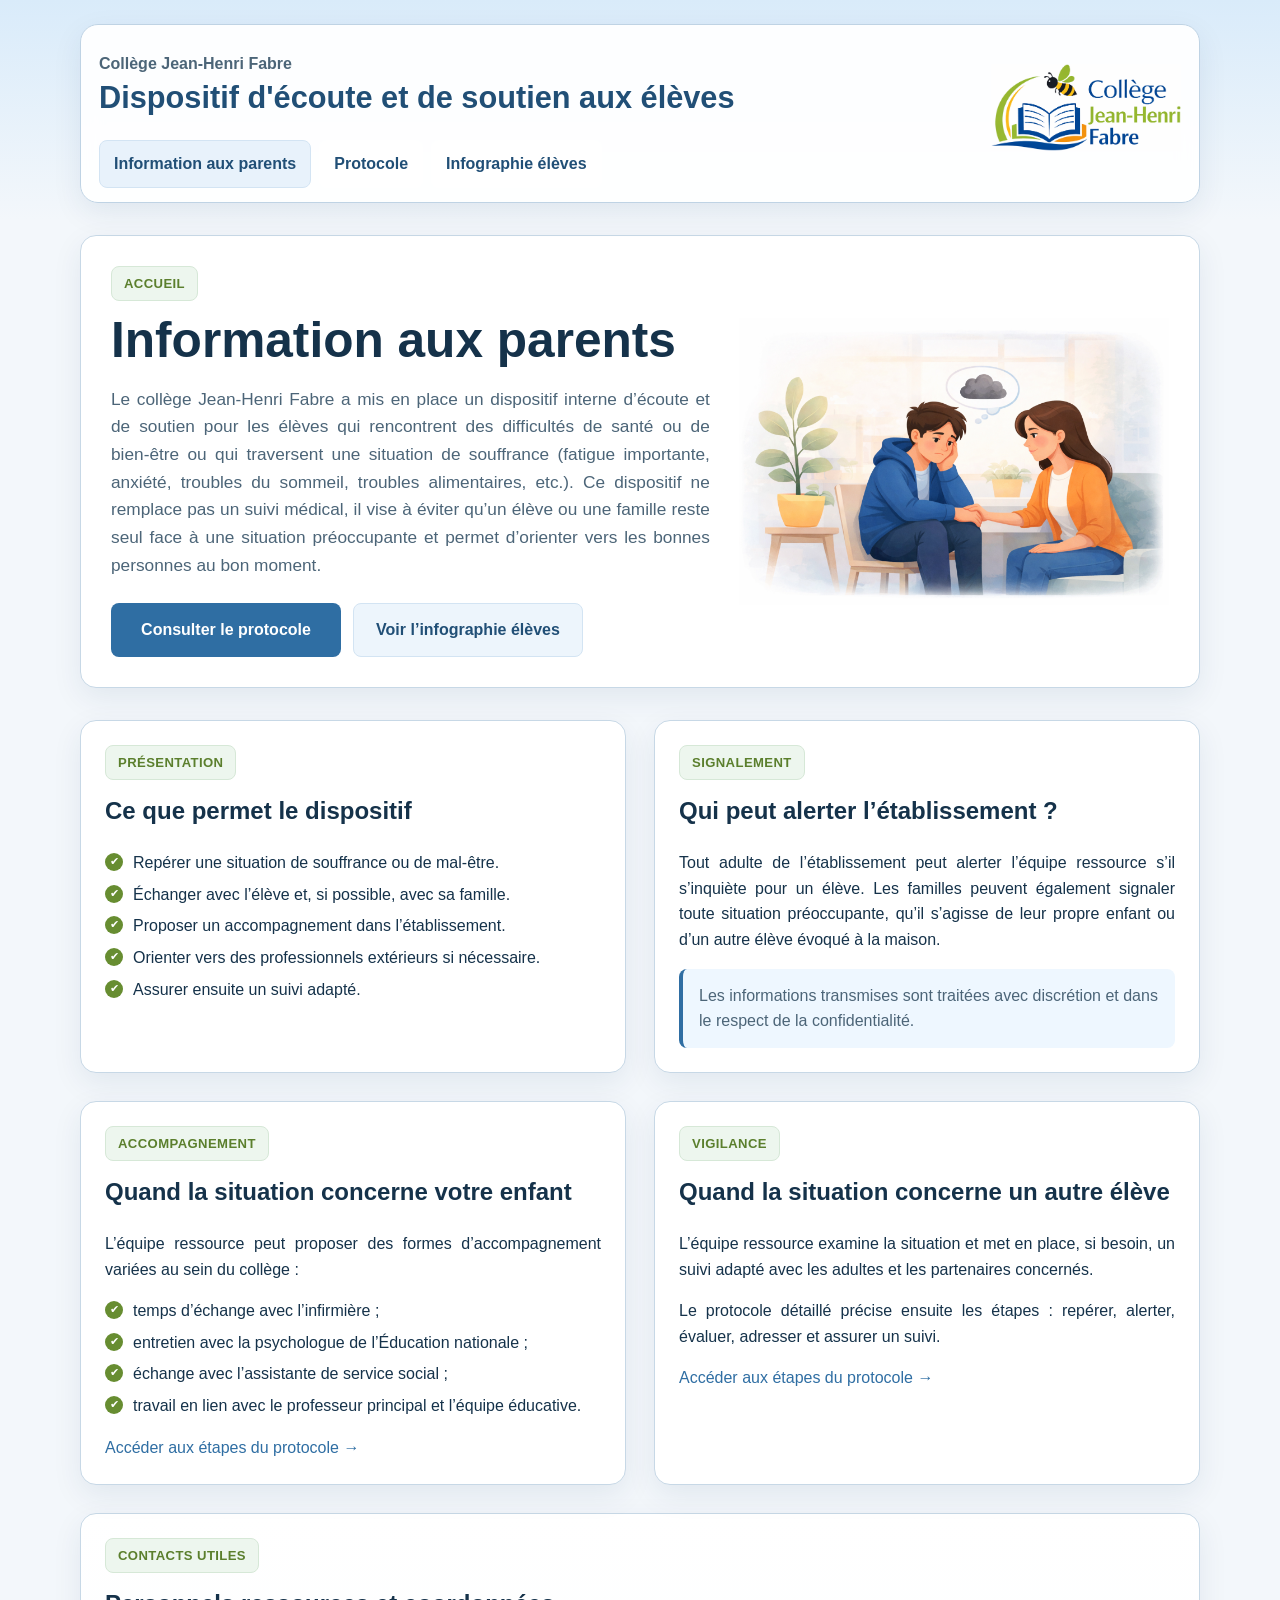
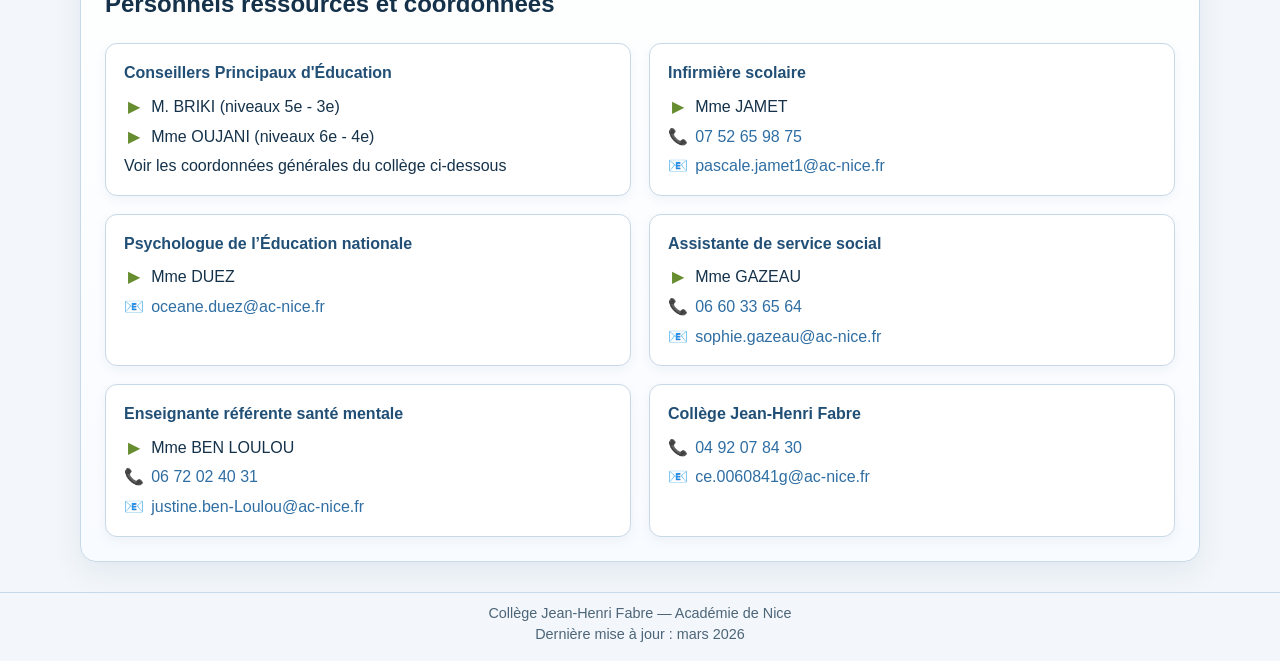
==== index.html @ 65095735 "Add files via upload" ====
<!DOCTYPE html>
<html lang="fr">
  <head>
    <meta charset="UTF-8">
    <meta name="viewport" content="width=device-width, initial-scale=1.0">
    <meta
      name="description"
      content="Dispositif d'écoute et de soutien du collège Jean-Henri Fabre pour les élèves en situation de souffrance ou de mal-être."
    >
	<meta property="og:title" content="Soutien aux élèves – Collège Jean-Henri Fabre">
	<meta property="og:description" content="Information aux parents, protocole de repérage et d’accompagnement, et infographie du dispositif d’écoute et de soutien des élèves du collège Jean-Henri Fabre.">
	<meta property="og:image" content="https://college-fabre-nice.github.io/sante-mentale-eleves/img/preview.png">
	<meta property="og:type" content="website">
	<meta property="og:url" content="https://college-fabre-nice.github.io/sante-mentale-eleves/">
	<meta name="theme-color" content="#2f5d8c">
    <title>Santé mentale des élèves — Information aux parents</title>
    <link rel="stylesheet" href="styles.css">
	<link rel="icon" type="image/png" href="img/favicon.png">	
	<link rel="icon" sizes="192x192" href="img/icon-192.png">
	<link rel="apple-touch-icon" href="img/icon-192.png">
  </head>
  <body>
    <header class="site-header">
      <div class="container topbar">
        <div class="header-main">
          <div class="brand-text">
            <div class="brand-kicker">Collège Jean-Henri Fabre</div>
            <div class="brand-title">
              Dispositif d'écoute et de soutien aux élèves
            </div>
          </div>

          <img
            class="brand-logo"
            src="img/logo-fabre.png"
            alt="Logo du collège Jean-Henri Fabre"
          >
        </div>

        <nav class="nav-links" aria-label="Navigation principale">
          <a class="active" href="index.html">Information aux parents</a>
          <a href="protocole.html">Protocole</a>
          <a href="infographie.html">Infographie élèves</a>
        </nav>
      </div>
    </header>

    <main id="contenu" class="container">
      <section class="hero">
        <div class="hero-card">
          <div class="hero-copy">
            <div class="eyebrow">Accueil</div>
            <h1>Information aux parents</h1>
            <p class="lead">
              Le collège Jean-Henri Fabre a mis en place un dispositif interne
              d’écoute et de soutien pour les élèves qui rencontrent des
              difficultés de santé ou de bien-être ou qui traversent une
              situation de souffrance (fatigue importante, anxiété, troubles du
              sommeil, troubles alimentaires, etc.). Ce dispositif ne remplace
              pas un suivi médical, il vise à éviter qu’un élève ou une famille
              reste seul face à une situation préoccupante et permet d’orienter
              vers les bonnes personnes au bon moment.
            </p>

            <div class="actions">
              <a class="btn btn-primary" href="protocole.html">
                Consulter le protocole
              </a>
              <a class="btn btn-secondary" href="infographie.html">
                Voir l’infographie élèves
              </a>
            </div>
          </div>

          <div class="hero-visual">
            <img
              src="img/soutien-eleve.png"
              alt="Illustration d'un échange entre un élève et un adulte dans un cadre rassurant"
            >
          </div>
        </div>
      </section>

      <section class="section grid-2">
        <article class="card">
          <span class="eyebrow">Présentation</span>
          <h2>Ce que permet le dispositif</h2>
          <ul class="info-list">
            <li>Repérer une situation de souffrance ou de mal-être.</li>
            <li>Échanger avec l’élève et, si possible, avec sa famille.</li>
            <li>Proposer un accompagnement dans l’établissement.</li>
            <li>Orienter vers des professionnels extérieurs si nécessaire.</li>
            <li>Assurer ensuite un suivi adapté.</li>
          </ul>
        </article>

        <article class="card">
          <span class="eyebrow">Signalement</span>
          <h2>Qui peut alerter l’établissement&nbsp;?</h2>
          <p>
            Tout adulte de l’établissement peut alerter l’équipe ressource s’il
            s’inquiète pour un élève. Les familles peuvent également signaler
            toute situation préoccupante, qu’il s’agisse de leur propre enfant
            ou d’un autre élève évoqué à la maison.
          </p>
          <div class="note">
            Les informations transmises sont traitées avec discrétion et dans le
            respect de la confidentialité.
          </div>
        </article>
      </section>

      <section class="section grid-2">
        <article class="card">
          <span class="eyebrow">Accompagnement</span>
          <h2>Quand la situation concerne votre enfant</h2>
          <p>
            L’équipe ressource peut proposer des formes d’accompagnement variées
            au sein du collège&nbsp;:
          </p>
          <ul>
            <li>temps d’échange avec l’infirmière&nbsp;;</li>
            <li>
              entretien avec la psychologue de l’Éducation nationale&nbsp;;
            </li>
            <li>échange avec l’assistante de service social&nbsp;;</li>
            <li>
              travail en lien avec le professeur principal et l’équipe
              éducative.
            </li>
          </ul>
          <p>
            <a href="protocole.html">Accéder aux étapes du protocole →</a>
          </p>
        </article>

        <article class="card">
          <span class="eyebrow">Vigilance</span>
          <h2>Quand la situation concerne un autre élève</h2>
          <p>
            L’équipe ressource examine la situation et met en place, si besoin,
            un suivi adapté avec les adultes et les partenaires concernés.
          </p>
          <p>
            Le protocole détaillé précise ensuite les étapes&nbsp;: repérer,
            alerter, évaluer, adresser et assurer un suivi.
          </p>
          <p>
            <a href="protocole.html">Accéder aux étapes du protocole →</a>
          </p>
        </article>
      </section>

      <section class="section card contact-card">
        <span class="eyebrow">Contacts utiles</span>
        <h2>Personnels ressources et coordonnées</h2>

        <div class="contact-list">
          <div class="contact-item">
            <strong>Conseillers Principaux d'Éducation</strong>

            <div class="contact-line">
              <span class="contact-icon">▶</span>
              <span>M. BRIKI (niveaux 5e - 3e)</span>
            </div>

            <div class="contact-line">
              <span class="contact-icon">▶</span>
              <span>Mme OUJANI (niveaux 6e - 4e)</span>
            </div>

            <div class="contact-line">
              <span>Voir les coordonnées générales du collège ci-dessous</span>
            </div>
          </div>

          <div class="contact-item">
            <strong>Infirmière scolaire</strong>

            <div class="contact-line">
              <span class="contact-icon">▶</span>
              <span>Mme JAMET</span>
            </div>

            <div class="contact-line">
              <span class="contact-icon">📞</span>
              <span><a href="tel:+33752659875">07 52 65 98 75</a></span>
            </div>

            <div class="contact-line">
              <span class="contact-icon">📧</span>
              <a href="mailto:pascale.jamet1@ac-nice.fr">
                pascale.jamet1@ac-nice.fr
              </a>
            </div>
          </div>

          <div class="contact-item">
            <strong>Psychologue de l’Éducation nationale</strong>

            <div class="contact-line">
              <span class="contact-icon">▶</span>
              <span>Mme DUEZ</span>
            </div>

            <div class="contact-line">
              <span class="contact-icon">📧</span>
              <a href="mailto:oceane.duez@ac-nice.fr">
                oceane.duez@ac-nice.fr
              </a>
            </div>
          </div>

          <div class="contact-item">
            <strong>Assistante de service social</strong>

            <div class="contact-line">
              <span class="contact-icon">▶</span>
              <span>Mme GAZEAU</span>
            </div>

            <div class="contact-line">
              <span class="contact-icon">📞</span>
              <span><a href="tel:+33660336564">06 60 33 65 64</a></span>
            </div>

            <div class="contact-line">
              <span class="contact-icon">📧</span>
              <a href="mailto:sophie.gazeau@ac-nice.fr">
                sophie.gazeau@ac-nice.fr
              </a>
            </div>
          </div>

          <div class="contact-item">
            <strong>Enseignante référente santé mentale</strong>

            <div class="contact-line">
              <span class="contact-icon">▶</span>
              <span>Mme BEN LOULOU</span>
            </div>

            <div class="contact-line">
              <span class="contact-icon">📞</span>
              <span><a href="tel:+33672024031">06 72 02 40 31</a></span>
            </div>

            <div class="contact-line">
              <span class="contact-icon">📧</span>
              <a href="mailto:justine.ben-Loulou@ac-nice.fr">
					justine.ben-Loulou@ac-nice.fr
              </a>
            </div>
          </div>

          <div class="contact-item">
            <strong>Collège Jean-Henri Fabre</strong>

            <div class="contact-line">
              <span class="contact-icon">📞</span>
              <span><a href="tel:+33492078430">04 92 07 84 30</a></span>
            </div>

            <div class="contact-line">
              <span class="contact-icon">📧</span>
              <a href="mailto:ce.0060841g@ac-nice.fr">
                ce.0060841g@ac-nice.fr
              </a>
            </div>
          </div>
        </div>
      </section>
    </main>

    <footer class="footer">
      <div class="container footer-content">
        Collège Jean-Henri Fabre — Académie de Nice<br>
        Dernière mise à jour : mars 2026
      </div>
    </footer>
  </body>
</html>
---- styles.css ----
:root {
  /* Couleurs */
  --bg: #f3f7fb;
  --surface: #ffffff;
  --text: #15324a;
  --muted: #4c6578;
  --border: #c7d8e6;
  --blue: #2f6ea3;
  --blue-dark: #214f76;
  --green-dark: #678d31;
  --green-light: #e4f1e6;

  /* Mise en forme */
  --shadow: 0 10px 30px rgba(17, 57, 92, 0.08);
  --radius: 16px;
  --radius-sm: 8px;
  --container-max: 1120px;
}

/*
  Réglages rapides de l'arrondi :
  - boutons : .btn
  - bandeau supérieur : .topbar
  - libellés verts : .eyebrow
*/

/* ==========================================================================
   Base
   ========================================================================== */

* {
  box-sizing: border-box;
}

html {
  scroll-behavior: smooth;
}

body {
  margin: 0;
  font-family: "Segoe UI", Roboto, Arial, sans-serif;
  color: var(--text);
  background: linear-gradient(180deg, #d9ebfa 0, var(--bg) 220px);
  line-height: 1.6;
}

img {
  display: block;
  max-width: 100%;
  height: auto;
}

ul {
  list-style: none;
  padding-left: 0;
}

ul li {
  position: relative;
  padding-left: 28px;
  margin-bottom: 6px;
}

ul li::before {
  content: "✔";
  position: absolute;
  top: 3px;
  left: 0;
  display: flex;
  align-items: center;
  justify-content: center;
  width: 18px;
  height: 18px;
  font-size: 0.7rem;
  color: #ffffff;
  background: var(--green-dark);
  border-radius: 50%;
}

p,
li {
  text-align: justify;
}

a {
  color: var(--blue);
  text-decoration: none;
}

a:hover {
  text-decoration: underline;
}

.container {
  width: min(calc(100% - 32px), var(--container-max));
  margin: 0 auto;
}

/* ==========================================================================
   En-tête
   ========================================================================== */

.site-header {
  padding: 24px 0 14px;
}

.topbar {
  display: flex;
  flex-direction: column;
  gap: 14px;
  padding: 14px 18px;
  background: rgba(255, 255, 255, 0.92);
  border: 1px solid #bfd3e4;
  border-radius: 18px;
  backdrop-filter: blur(10px);
  box-shadow: var(--shadow);
}

/* Organisation du bandeau */
.header-main {
  display: flex;
  justify-content: space-between;
  align-items: center;
  width: 100%;
}

.brand-text {
  display: flex;
  flex-direction: column;
  gap: 4px;
}

.brand-kicker {
  color: var(--muted);
  font-size: 1rem;
  font-weight: 700;
}

.brand-title {
  color: var(--blue-dark);
  font-size: clamp(1.6rem, 2.4vw, 2.4rem);
  font-weight: 800;
  line-height: 1.1;
}

.brand-logo {
  width: 190px;
  height: auto;
  flex-shrink: 0;
  position: relative;
  top: 25px;
}

.nav-links {
  display: flex;
  flex-wrap: wrap;
  gap: 8px;
}

.nav-links a {
  padding: 10px 14px;
  color: var(--blue-dark);
  font-weight: 700;
  background: rgba(255, 255, 255, 0.52);
  border: 1px solid transparent;
  border-radius: var(--radius-sm);
}

.nav-links a.active,
.nav-links a:hover {
  background: #e8f2fb;
  border-color: #d3e4f3;
  text-decoration: none;
}

/* ==========================================================================
   Hero
   ========================================================================== */

main {
  padding-bottom: 30px;
}

.hero {
  padding: 18px 0 4px;
}

.hero-card {
  display: grid;
  grid-template-columns: 1.25fr 0.9fr;
  align-items: center;
  gap: 28px;
  padding: 30px;
  background: #ffffff;
  border: 1px solid var(--border);
  border-radius: var(--radius);
  box-shadow: var(--shadow);
}

.hero-copy {
  min-width: 0;
}

.hero-visual {
  display: flex;
  justify-content: flex-end;
  align-items: center;
}

.hero-visual img {
  width: 100%;
  max-width: 430px;
}

.hero h1 {
  margin: 0 0 14px;
  font-size: clamp(2rem, 4vw, 3.1rem);
  line-height: 1.12;
}

.page-title {
  margin: 0 0 14px;
  line-height: 1.12;
}

.lead {
  max-width: 64ch;
  margin-bottom: 0;
  color: var(--muted);
  font-size: 1.08rem;
}

.hero-panel {
  padding: 22px;
  background: #f7fbff;
  border: 1px solid var(--border);
  border-radius: 22px;
}

.hero-panel h2 {
  margin-top: 0;
  margin-bottom: 14px;
}

.info-list li {
  text-align: left;
}

.messages-content {
  display: grid;
  grid-template-columns: 1fr 180px;
  gap: 18px;
  align-items: stretch;
}

.messages-illustration {
  width: 100%;
  max-width: 180px;
  border-radius: 12px;
  transform: translateY(-20px);
}

.messages-panel {
  padding: 22px 24px;
}

.messages-content ul {
  margin: 0;
}

.messages-visual {
  display: flex;
  align-items: center;
  justify-content: center;
  align-self: stretch;
  height: 100%;
}

.actions {
  display: flex;
  flex-wrap: wrap;
  gap: 12px;
  margin-top: 24px;
}

.actions .btn {
  min-width: 230px;
}

.btn {
  display: inline-flex;
  justify-content: center;
  align-items: center;
  gap: 8px;
  padding: 13px 18px;
  font-weight: 800;
  text-align: center;
  border: 1px solid transparent;
  border-radius: var(--radius-sm);
}

.btn-primary {
  color: #ffffff;
  background: var(--blue);
}

.btn-primary:hover {
  background: var(--blue-dark);
  text-decoration: none;
}

.btn-secondary {
  color: var(--blue-dark);
  background: #edf5fc;
  border-color: #d3e4f3;
}

.btn-secondary:hover {
  background: #e4f0fa;
  text-decoration: none;
}

/* ==========================================================================
   Sections, cartes et éléments communs
   ========================================================================== */

.section {
  margin-top: 28px;
}

.grid-2 {
  display: grid;
  grid-template-columns: repeat(2, minmax(0, 1fr));
  gap: 28px;
}

.card {
  padding: 24px;
  background: var(--surface);
  border: 1px solid var(--border);
  border-radius: var(--radius);
  box-shadow: var(--shadow);
}

.card h2,
.card h3 {
  margin-top: 0;
}

.card p:last-child,
.card ul:last-child,
.card ol:last-child {
  margin-bottom: 0;
}

.eyebrow {
  display: inline-block;
  margin-bottom: 12px;
  padding: 6px 12px;
  font-size: 0.82rem;
  font-weight: 700;
  letter-spacing: 0.03em;
  text-transform: uppercase;
  color: #5b7f2d;
  background: #edf6ee;
  border: 1px solid #d6e8d7;
  border-radius: 8px;
}

.note {
  margin-top: 6px;
  padding: 14px 16px;
  color: var(--muted);
  background: #eef7ff;
  border-left: 4px solid var(--blue);
  border-radius: var(--radius-sm);
}

/* ==========================================================================
   Page protocole : styles spécifiques
   ========================================================================== */

.toc {
  position: relative;
  display: flex;
  justify-content: space-between;
  align-items: center;
  gap: 12px;
  margin: 30px 0;
  flex-wrap: wrap;
}

.toc::before {
  content: "";
  position: absolute;
  top: 50%;
  left: 0;
  right: 0;
  height: 2px;
  background: #d8e4ef;
  z-index: 0;
}

.toc a {
  position: relative;
  z-index: 1;
  padding: 8px 14px;
  font-weight: 700;
  color: var(--blue-dark);
  background: #ffffff;
  border: 2px solid #d8e4ef;
  border-radius: 8px;
  text-decoration: none;
}

.toc a:hover {
  border-color: var(--blue);
  background: #edf5fc;
}

.flow {
  display: grid;
  gap: 16px;
}

.flow-step {
  display: grid;
  grid-template-columns: 64px 1fr;
  align-items: start;
  gap: 16px;
  padding: 18px;
  background: #fbfdff;
  border-radius: 18px;
}

.flow-step h2 {
  margin-bottom: 10px;
}

.flow-num {
  display: grid;
  place-items: center;
  width: 52px;
  height: 52px;
  color: var(--blue-dark);
  font-size: 1.2rem;
  font-weight: 900;
  background: #e6f1fb;
  border-radius: 50%;
}

.warning {
  padding: 18px 20px;
  color: #9a4d06;
  text-align: justify;
  background: #fff7ed;
  border: 1px solid #fed7aa;
  border-radius: 18px;
}

.more-info {
  margin-top: 16px;
  padding: 14px 16px;
  background: #f6f9fc;
  border-left: 4px solid var(--blue);
  border-radius: 6px;
}

.more-info strong {
  display: block;
  margin-bottom: 6px;
}

.more-info ul {
  margin: 0;
  padding-left: 18px;
}

.more-info li {
  margin-bottom: 4px;
}

.back-top {
  margin-top: 16px;
  text-align: right;
}

.back-top a {
  display: inline-block;
  padding: 6px 12px;
  font-size: 0.85rem;
  font-weight: 600;
  color: var(--blue-dark);
  background: #edf5fc;
  border: 1px solid #d3e4f3;
  border-radius: 6px;
  text-decoration: none;
}

.back-top a:hover {
  background: #e4f0fa;
}

.partner-list li {
  text-align: left;
}

/* ==========================================================================
   Contacts
   ========================================================================== */

.contact-card {
  background: linear-gradient(180deg, #ffffff, #f8fbff);
}

.contact-list {
  display: grid;
  grid-template-columns: repeat(2, minmax(0, 1fr));
  gap: 18px;
}

.contact-item {
  padding: 16px 18px;
  background: #ffffff;
  border: 1px solid var(--border);
  border-radius: 12px;
  box-shadow: 0 4px 12px rgba(17, 57, 92, 0.05);
}

.contact-item strong {
  display: block;
  margin-bottom: 8px;
  color: var(--blue-dark);
  font-size: 1rem;
}

.contact-line {
  display: flex;
  align-items: flex-start;
  gap: 8px;
  margin-top: 4px;
}

.contact-icon {
  flex: 0 0 auto;
  width: 1.2em;
  text-align: center;
  color: var(--green-dark);
}

.contact-line a {
  word-break: break-word;
}

/* ==========================================================================
   Pied de page
   ========================================================================== */

.footer {
  padding: 10px 0 15px;
  color: var(--muted);
  border-top: 1px solid var(--border);
}

.footer .container,
.footer-content {
  text-align: center;
}

.footer-content {
  font-size: 0.9rem;
  line-height: 1.5;
}

/* ==========================================================================
   Responsive
   ========================================================================== */

@media (max-width: 980px) {
  .hero-card,
  .grid-2 {
    grid-template-columns: 1fr;
  }

  .hero-visual {
    justify-content: center;
  }

  .hero-visual img {
    max-width: 380px;
  }
}

@media (max-width: 800px) {
  .grid-2 {
    grid-template-columns: 1fr;
  }
}

@media (max-width: 700px) {
  .topbar {
    background: #ffffff;
    backdrop-filter: none;
  }

 .grid-2 {
    gap: 24px;
  }

  .section {
    margin-top: 24px;
  }

  .header-main {
    display: flex;
    flex-direction: column;
    align-items: center;
    text-align: center;
    gap: 10px;
  }

  .brand-text {
    order: 2;
    display: flex;
    flex-direction: column;
    align-items: center;
    text-align: center;
    gap: 6px;
    min-width: 0;
  }

  .brand-logo {
    order: 1;
    position: static;
    top: 0;
    width: 135px;
    max-width: 70%;
    align-self: center;
    margin: 8px auto;
  }

  .brand-kicker {
    font-size: 0.95rem;
    line-height: 1.2;
    text-align: center;
  }

  .brand-title {
    font-size: 1.1rem;
    line-height: 1.2;
    white-space: normal;
    text-align: center;
  }

  .nav-links {
    width: 100%;
  }

  .nav-links a {
    flex: 1 1 100%;
    text-align: center;
  }

  .hero-card,
  .card {
    padding: 20px;
  }

  .actions .btn {
    width: 100%;
    min-width: 0;
  }

  .contact-list {
    grid-template-columns: 1fr;
  }

  .toc {
    justify-content: center;
  }

  .toc::before {
    display: none;
  }
}

@media (max-width: 640px) {
  .flow-step {
    grid-template-columns: 1fr;
  }

 .flow-num {
    margin: 0 auto 8px;
  }

  .flow-step h2,
  .flow-step h3 {
    text-align: center;
  }

  .messages-content {
    grid-template-columns: 1fr;
  }

  .messages-illustration {
    max-width: 220px;
    margin: 10px auto 0;
  }
}
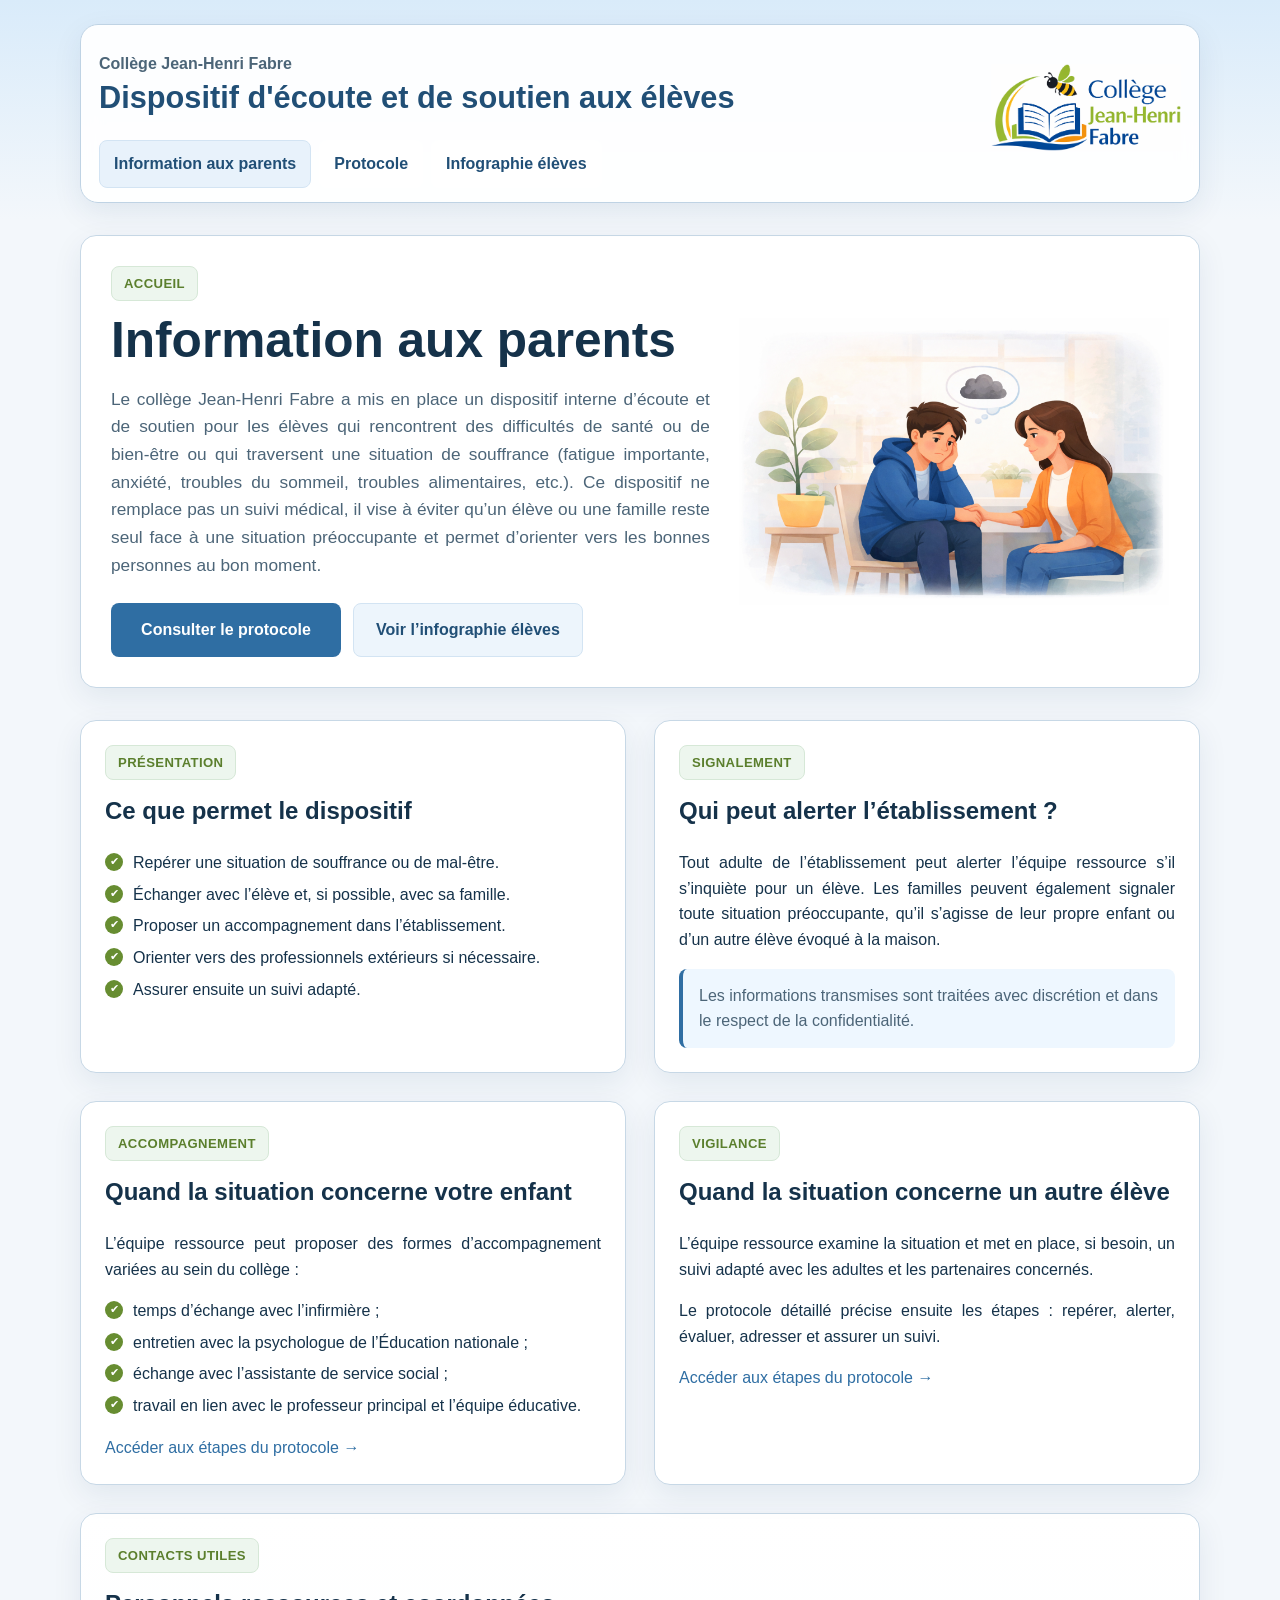
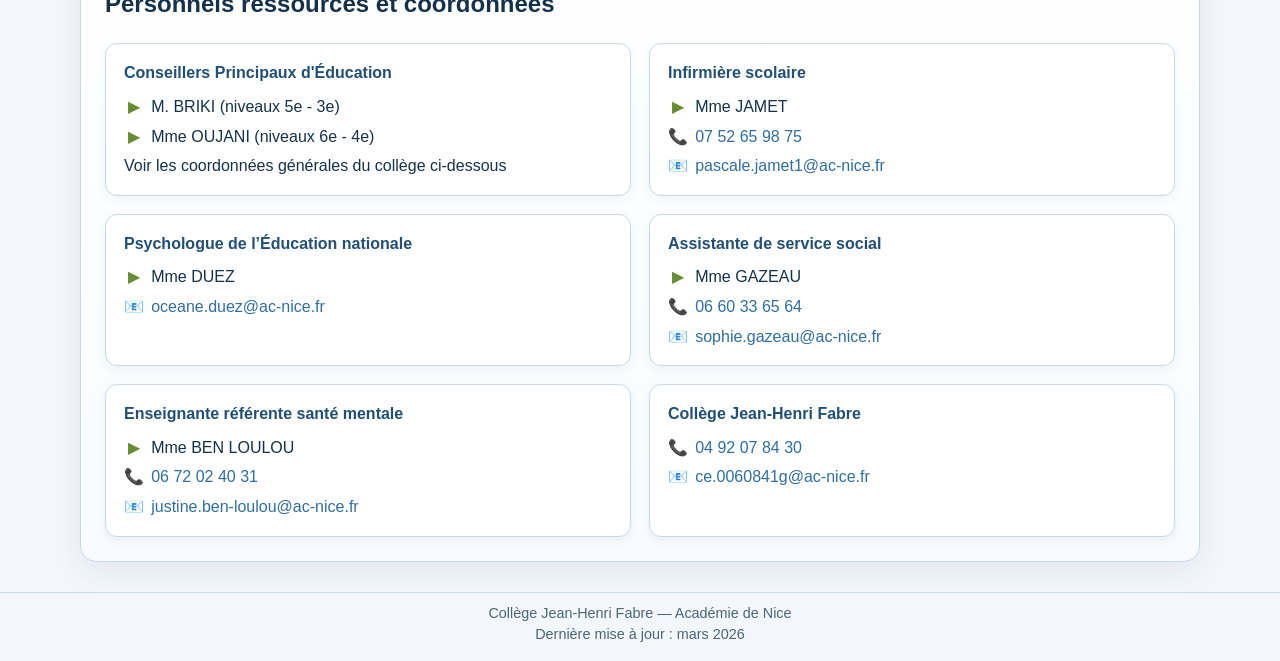
==== commit c45d113a: "Add files via upload" ====
--- a/index.html
+++ b/index.html
@@ -1,24 +1,45 @@
 <!DOCTYPE html>
 <html lang="fr">
-  <head>
-    <meta charset="UTF-8">
-    <meta name="viewport" content="width=device-width, initial-scale=1.0">
-    <meta
-      name="description"
-      content="Dispositif d'écoute et de soutien du collège Jean-Henri Fabre pour les élèves en situation de souffrance ou de mal-être."
-    >
-	<meta property="og:title" content="Soutien aux élèves – Collège Jean-Henri Fabre">
-	<meta property="og:description" content="Information aux parents, protocole de repérage et d’accompagnement, et infographie du dispositif d’écoute et de soutien des élèves du collège Jean-Henri Fabre.">
-	<meta property="og:image" content="https://college-fabre-nice.github.io/sante-mentale-eleves/img/preview.png">
-	<meta property="og:type" content="website">
-	<meta property="og:url" content="https://college-fabre-nice.github.io/sante-mentale-eleves/">
-	<meta name="theme-color" content="#2f5d8c">
-    <title>Santé mentale des élèves — Information aux parents</title>
-    <link rel="stylesheet" href="styles.css">
-	<link rel="icon" type="image/png" href="img/favicon.png">	
-	<link rel="icon" sizes="192x192" href="img/icon-192.png">
-	<link rel="apple-touch-icon" href="img/icon-192.png">
-  </head>
+<head>
+  <meta charset="UTF-8">
+  <meta name="viewport" content="width=device-width, initial-scale=1.0">
+
+  <!-- Description -->
+  <meta name="description"
+        content="Dispositif d'écoute et de soutien du collège Jean-Henri Fabre pour les élèves en situation de souffrance ou de mal-être.">
+
+  <!-- Open Graph -->
+  <meta property="og:title" content="Soutien aux élèves – Collège Jean-Henri Fabre (Nice)">
+  <meta property="og:description"
+        content="Information aux parents, protocole de repérage et d’accompagnement, et infographie du dispositif d’écoute et de soutien des élèves du collège Jean-Henri Fabre.">
+  <meta property="og:image"
+        content="https://college-fabre-nice.github.io/sante-mentale-eleves/img/preview.png">
+  <meta property="og:type" content="website">
+  <meta property="og:url"
+        content="https://college-fabre-nice.github.io/sante-mentale-eleves/">
+
+  <!-- Couleur navigateur mobile -->
+  <meta name="theme-color" content="#2f5d8c">
+
+  <!-- Twitter / X preview -->
+  <meta name="twitter:card" content="summary_large_image">
+  <meta name="twitter:title" content="Soutien aux élèves – Collège Jean-Henri Fabre">
+  <meta name="twitter:description"
+        content="Information aux parents, protocole et infographie du dispositif d’écoute et de soutien des élèves.">
+  <meta name="twitter:image"
+        content="https://college-fabre-nice.github.io/sante-mentale-eleves/img/preview.png">
+
+  <title>Santé mentale des élèves — Information aux parents</title>
+
+  <!-- CSS -->
+  <link rel="preload" href="styles.css" as="style">
+  <link rel="stylesheet" href="styles.css">
+
+  <!-- Icons -->
+  <link rel="icon" type="image/png" href="img/favicon.png">
+  <link rel="icon" sizes="192x192" href="img/icon-192.png">
+  <link rel="apple-touch-icon" href="img/icon-192.png">
+</head>
   <body>
     <header class="site-header">
       <div class="container topbar">
@@ -247,8 +268,8 @@
 
             <div class="contact-line">
               <span class="contact-icon">📧</span>
-              <a href="mailto:justine.ben-Loulou@ac-nice.fr">
-					justine.ben-Loulou@ac-nice.fr
+              <a href="mailto:justine.ben-loulou@ac-nice.fr">
+                justine.ben-loulou@ac-nice.fr
               </a>
             </div>
           </div>
--- a/styles.css
+++ b/styles.css
@@ -591,19 +591,13 @@
   }
 }
 
-@media (max-width: 800px) {
-  .grid-2 {
-    grid-template-columns: 1fr;
-  }
-}
-
 @media (max-width: 700px) {
   .topbar {
     background: #ffffff;
     backdrop-filter: none;
   }
 
- .grid-2 {
+  .grid-2 {
     gap: 24px;
   }
 
@@ -689,7 +683,7 @@
     grid-template-columns: 1fr;
   }
 
- .flow-num {
+  .flow-num {
     margin: 0 auto 8px;
   }
 
--- a/styles.css
+++ b/styles.css
@@ -591,19 +591,13 @@
   }
 }
 
-@media (max-width: 800px) {
-  .grid-2 {
-    grid-template-columns: 1fr;
-  }
-}
-
 @media (max-width: 700px) {
   .topbar {
     background: #ffffff;
     backdrop-filter: none;
   }
 
- .grid-2 {
+  .grid-2 {
     gap: 24px;
   }
 
@@ -689,7 +683,7 @@
     grid-template-columns: 1fr;
   }
 
- .flow-num {
+  .flow-num {
     margin: 0 auto 8px;
   }
 
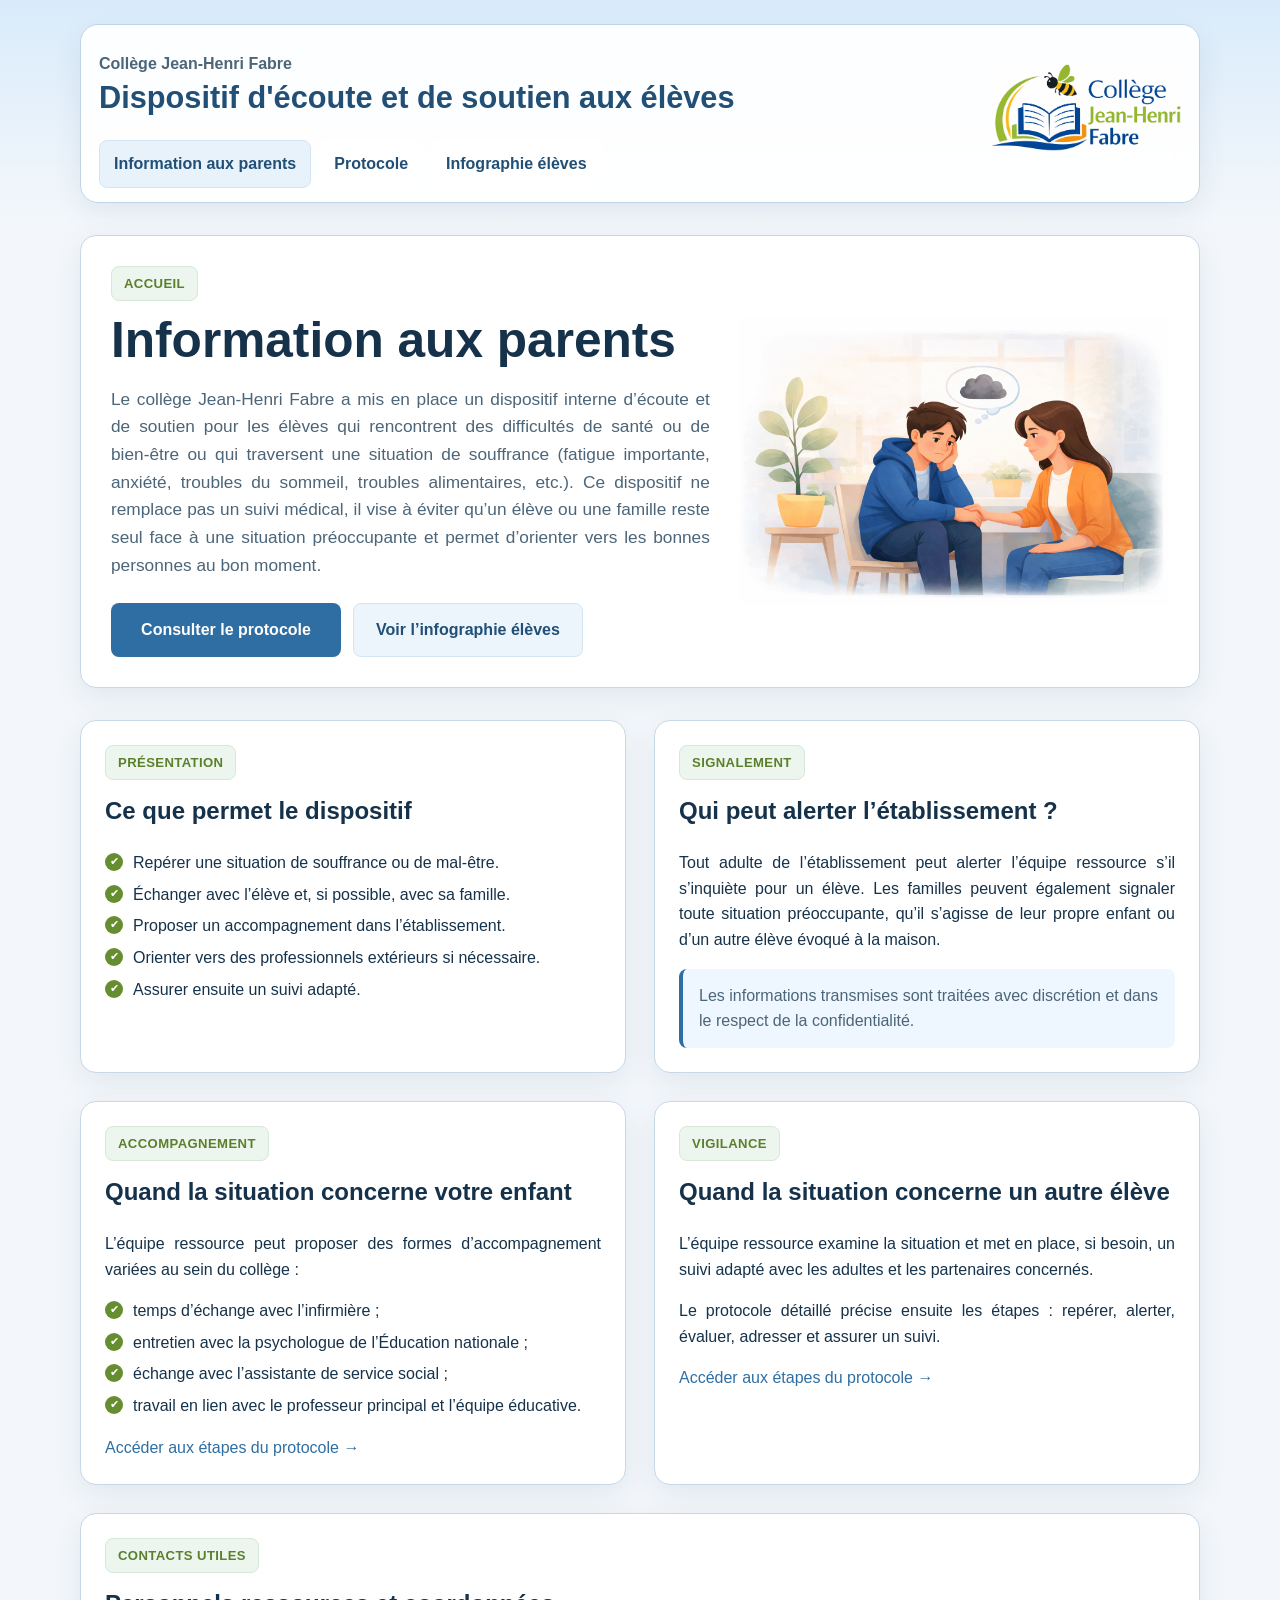
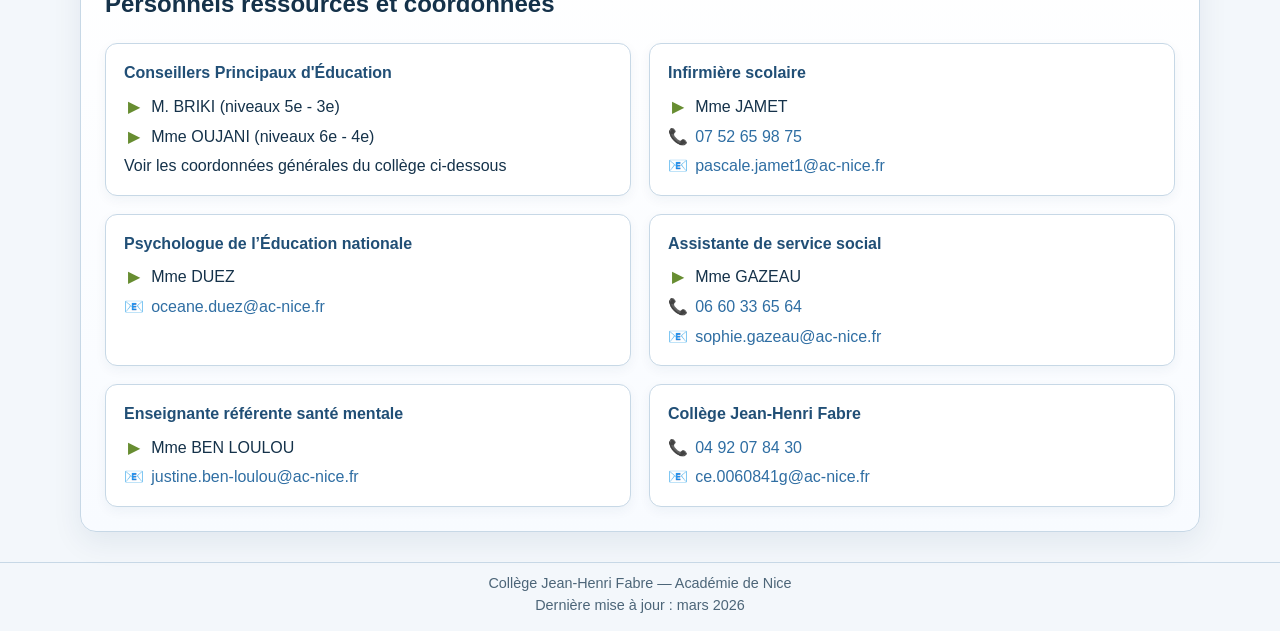
==== commit 86165cc5: "Add files via upload" ====
--- a/index.html
+++ b/index.html
@@ -1,45 +1,63 @@
-<!DOCTYPE html>
+<!doctype html>
 <html lang="fr">
-<head>
-  <meta charset="UTF-8">
-  <meta name="viewport" content="width=device-width, initial-scale=1.0">
-
-  <!-- Description -->
-  <meta name="description"
-        content="Dispositif d'écoute et de soutien du collège Jean-Henri Fabre pour les élèves en situation de souffrance ou de mal-être.">
-
-  <!-- Open Graph -->
-  <meta property="og:title" content="Soutien aux élèves – Collège Jean-Henri Fabre (Nice)">
-  <meta property="og:description"
-        content="Information aux parents, protocole de repérage et d’accompagnement, et infographie du dispositif d’écoute et de soutien des élèves du collège Jean-Henri Fabre.">
-  <meta property="og:image"
-        content="https://college-fabre-nice.github.io/sante-mentale-eleves/img/preview.png">
-  <meta property="og:type" content="website">
-  <meta property="og:url"
-        content="https://college-fabre-nice.github.io/sante-mentale-eleves/">
-
-  <!-- Couleur navigateur mobile -->
-  <meta name="theme-color" content="#2f5d8c">
-
-  <!-- Twitter / X preview -->
-  <meta name="twitter:card" content="summary_large_image">
-  <meta name="twitter:title" content="Soutien aux élèves – Collège Jean-Henri Fabre">
-  <meta name="twitter:description"
-        content="Information aux parents, protocole et infographie du dispositif d’écoute et de soutien des élèves.">
-  <meta name="twitter:image"
-        content="https://college-fabre-nice.github.io/sante-mentale-eleves/img/preview.png">
-
-  <title>Santé mentale des élèves — Information aux parents</title>
-
-  <!-- CSS -->
-  <link rel="preload" href="styles.css" as="style">
-  <link rel="stylesheet" href="styles.css">
-
-  <!-- Icons -->
-  <link rel="icon" type="image/png" href="img/favicon.png">
-  <link rel="icon" sizes="192x192" href="img/icon-192.png">
-  <link rel="apple-touch-icon" href="img/icon-192.png">
-</head>
+  <head>
+    <meta charset="UTF-8" />
+    <meta name="viewport" content="width=device-width, initial-scale=1.0" />
+
+    <!-- Description -->
+    <meta
+      name="description"
+      content="Dispositif d'écoute et de soutien du collège Jean-Henri Fabre pour les élèves en situation de souffrance ou de mal-être."
+    />
+
+    <!-- Open Graph -->
+    <meta
+      property="og:title"
+      content="Soutien aux élèves – Collège Jean-Henri Fabre (Nice)"
+    />
+    <meta
+      property="og:description"
+      content="Information aux parents, protocole de repérage et d’accompagnement, et infographie du dispositif d’écoute et de soutien des élèves du collège Jean-Henri Fabre."
+    />
+    <meta
+      property="og:image"
+      content="https://college-fabre-nice.github.io/sante-mentale-eleves/img/preview.png"
+    />
+    <meta property="og:type" content="website" />
+    <meta
+      property="og:url"
+      content="https://college-fabre-nice.github.io/sante-mentale-eleves/"
+    />
+
+    <!-- Couleur navigateur mobile -->
+    <meta name="theme-color" content="#2f5d8c" />
+
+    <!-- Twitter / X preview -->
+    <meta name="twitter:card" content="summary_large_image" />
+    <meta
+      name="twitter:title"
+      content="Soutien aux élèves – Collège Jean-Henri Fabre"
+    />
+    <meta
+      name="twitter:description"
+      content="Information aux parents, protocole et infographie du dispositif d’écoute et de soutien des élèves."
+    />
+    <meta
+      name="twitter:image"
+      content="https://college-fabre-nice.github.io/sante-mentale-eleves/img/preview.png"
+    />
+
+    <title>Santé mentale des élèves — Information aux parents</title>
+
+    <!-- CSS -->
+    <link rel="preload" href="styles.css" as="style" />
+    <link rel="stylesheet" href="styles.css" />
+
+    <!-- Icons -->
+    <link rel="icon" type="image/png" href="img/favicon.png" />
+    <link rel="icon" sizes="192x192" href="img/icon-192.png" />
+    <link rel="apple-touch-icon" href="img/icon-192.png" />
+  </head>
   <body>
     <header class="site-header">
       <div class="container topbar">
@@ -55,7 +73,7 @@
             class="brand-logo"
             src="img/logo-fabre.png"
             alt="Logo du collège Jean-Henri Fabre"
-          >
+          />
         </div>
 
         <nav class="nav-links" aria-label="Navigation principale">
@@ -97,7 +115,7 @@
             <img
               src="img/soutien-eleve.png"
               alt="Illustration d'un échange entre un élève et un adulte dans un cadre rassurant"
-            >
+            />
           </div>
         </div>
       </section>
@@ -259,12 +277,7 @@
             <div class="contact-line">
               <span class="contact-icon">▶</span>
               <span>Mme BEN LOULOU</span>
-            </div>
-
-            <div class="contact-line">
-              <span class="contact-icon">📞</span>
-              <span><a href="tel:+33672024031">06 72 02 40 31</a></span>
-            </div>
+            </div>           
 
             <div class="contact-line">
               <span class="contact-icon">📧</span>
@@ -295,7 +308,7 @@
 
     <footer class="footer">
       <div class="container footer-content">
-        Collège Jean-Henri Fabre — Académie de Nice<br>
+        Collège Jean-Henri Fabre — Académie de Nice<br />
         Dernière mise à jour : mars 2026
       </div>
     </footer>
--- a/styles.css
+++ b/styles.css
@@ -351,6 +351,10 @@
 .card ul:last-child,
 .card ol:last-child {
   margin-bottom: 0;
+}
+
+.figure-card img {
+  margin: 0 auto;
 }
 
 .eyebrow {
--- a/styles.css
+++ b/styles.css
@@ -351,6 +351,10 @@
 .card ul:last-child,
 .card ol:last-child {
   margin-bottom: 0;
+}
+
+.figure-card img {
+  margin: 0 auto;
 }
 
 .eyebrow {
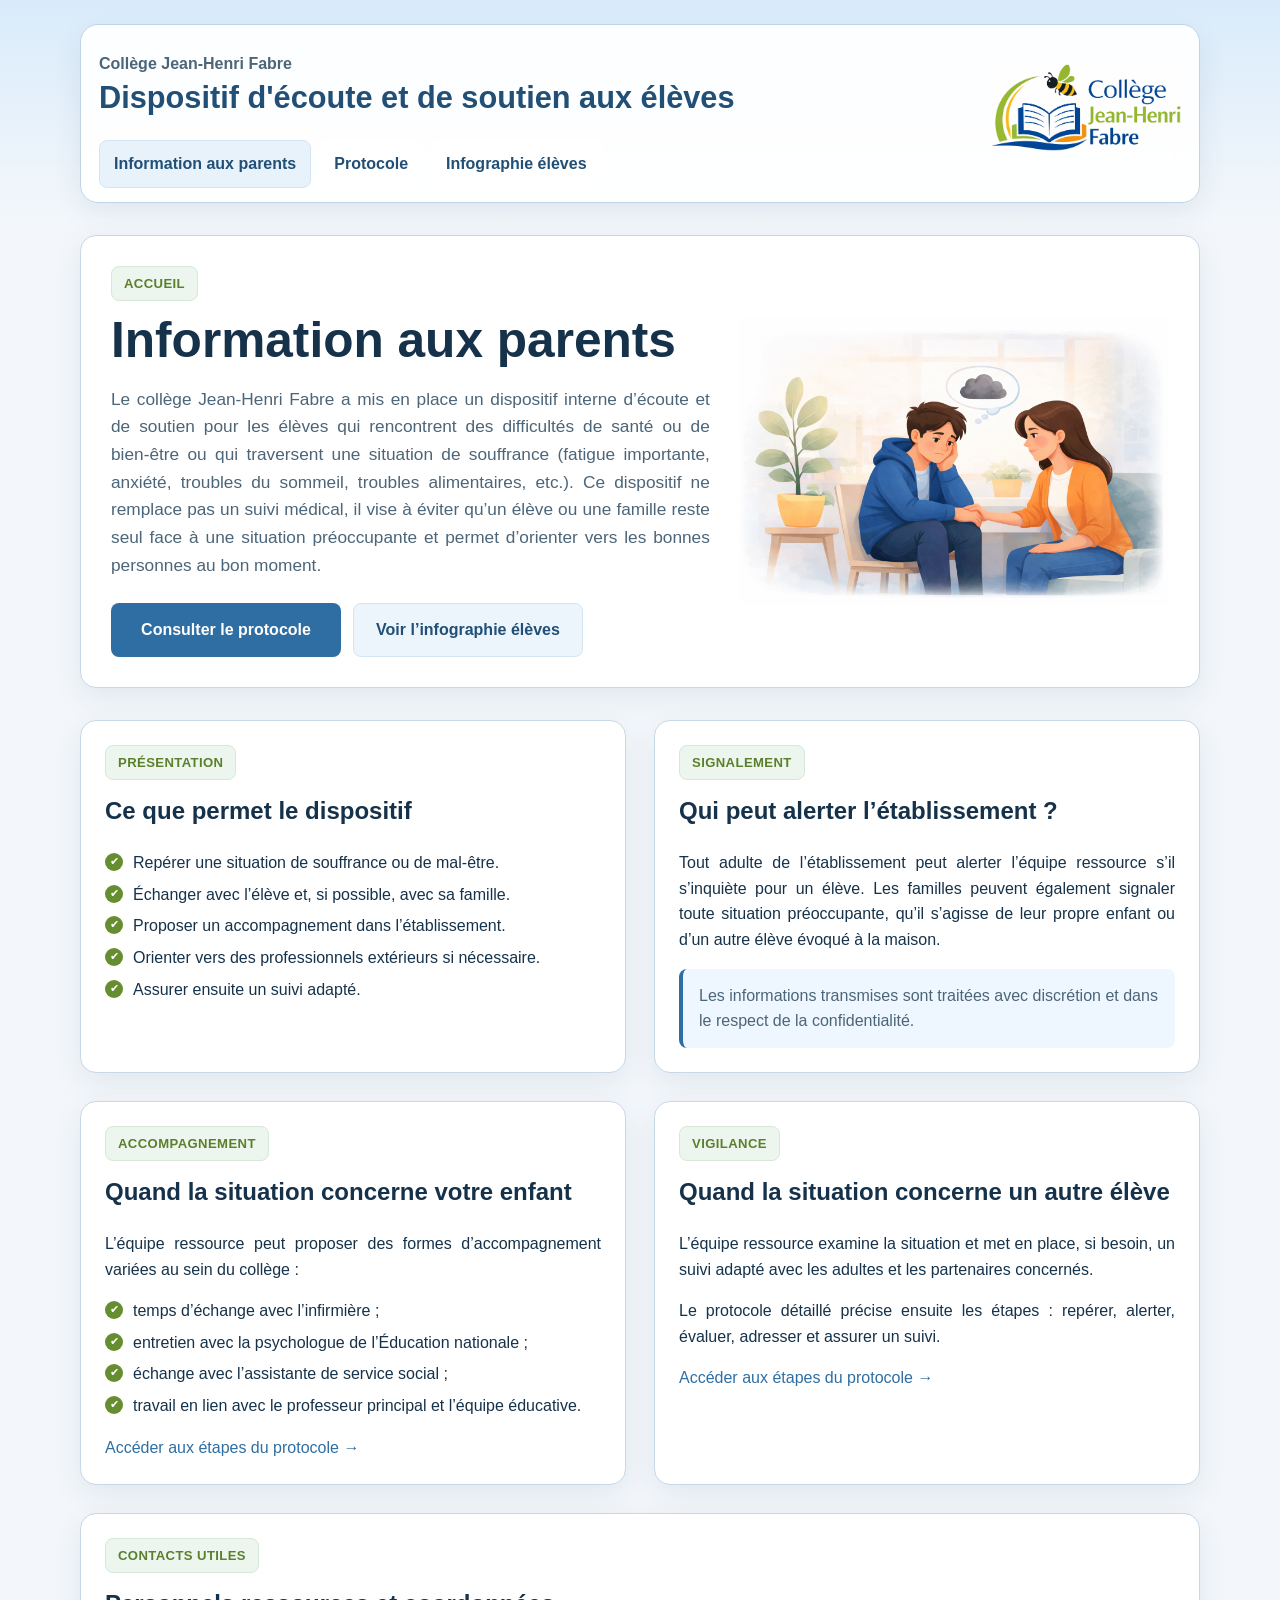
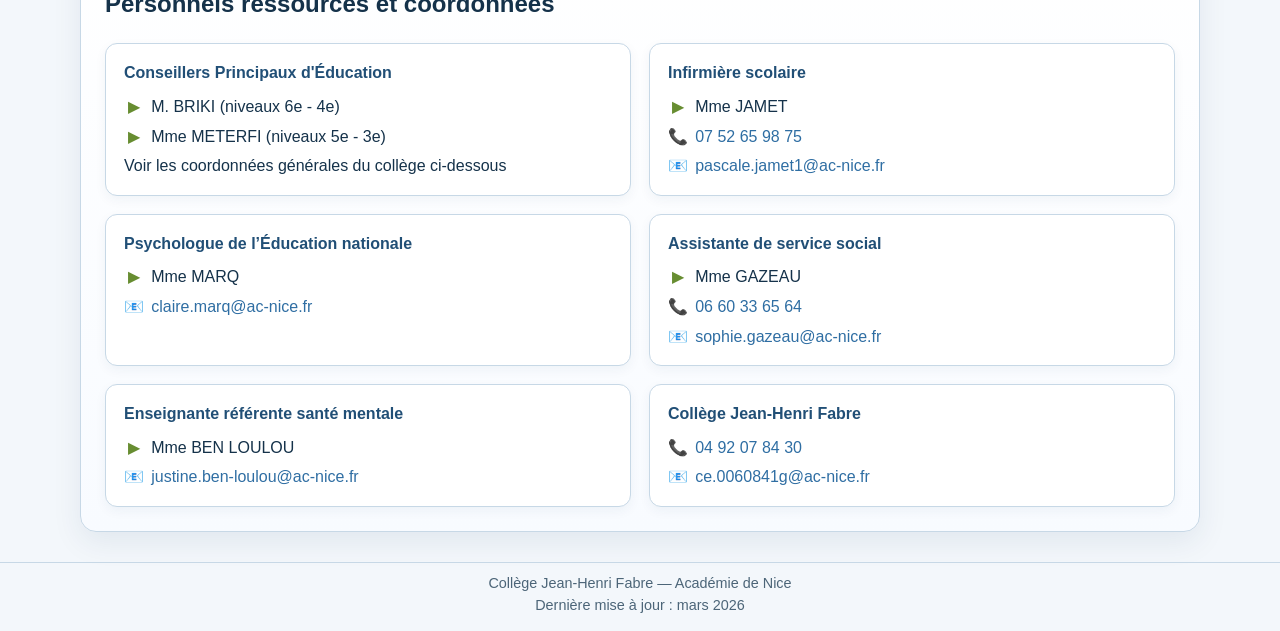
==== commit 6a65dc02: "Add files via upload" ====
--- a/index.html
+++ b/index.html
@@ -200,12 +200,12 @@
 
             <div class="contact-line">
               <span class="contact-icon">▶</span>
-              <span>M. BRIKI (niveaux 5e - 3e)</span>
-            </div>
-
-            <div class="contact-line">
-              <span class="contact-icon">▶</span>
-              <span>Mme OUJANI (niveaux 6e - 4e)</span>
+              <span>M. BRIKI (niveaux 6e - 4e)</span>
+            </div>
+
+            <div class="contact-line">
+              <span class="contact-icon">▶</span>
+              <span>Mme METERFI (niveaux 5e - 3e)</span>
             </div>
 
             <div class="contact-line">
@@ -239,13 +239,13 @@
 
             <div class="contact-line">
               <span class="contact-icon">▶</span>
-              <span>Mme DUEZ</span>
+              <span>Mme MARQ</span>
             </div>
 
             <div class="contact-line">
               <span class="contact-icon">📧</span>
               <a href="mailto:oceane.duez@ac-nice.fr">
-                oceane.duez@ac-nice.fr
+                claire.marq@ac-nice.fr
               </a>
             </div>
           </div>
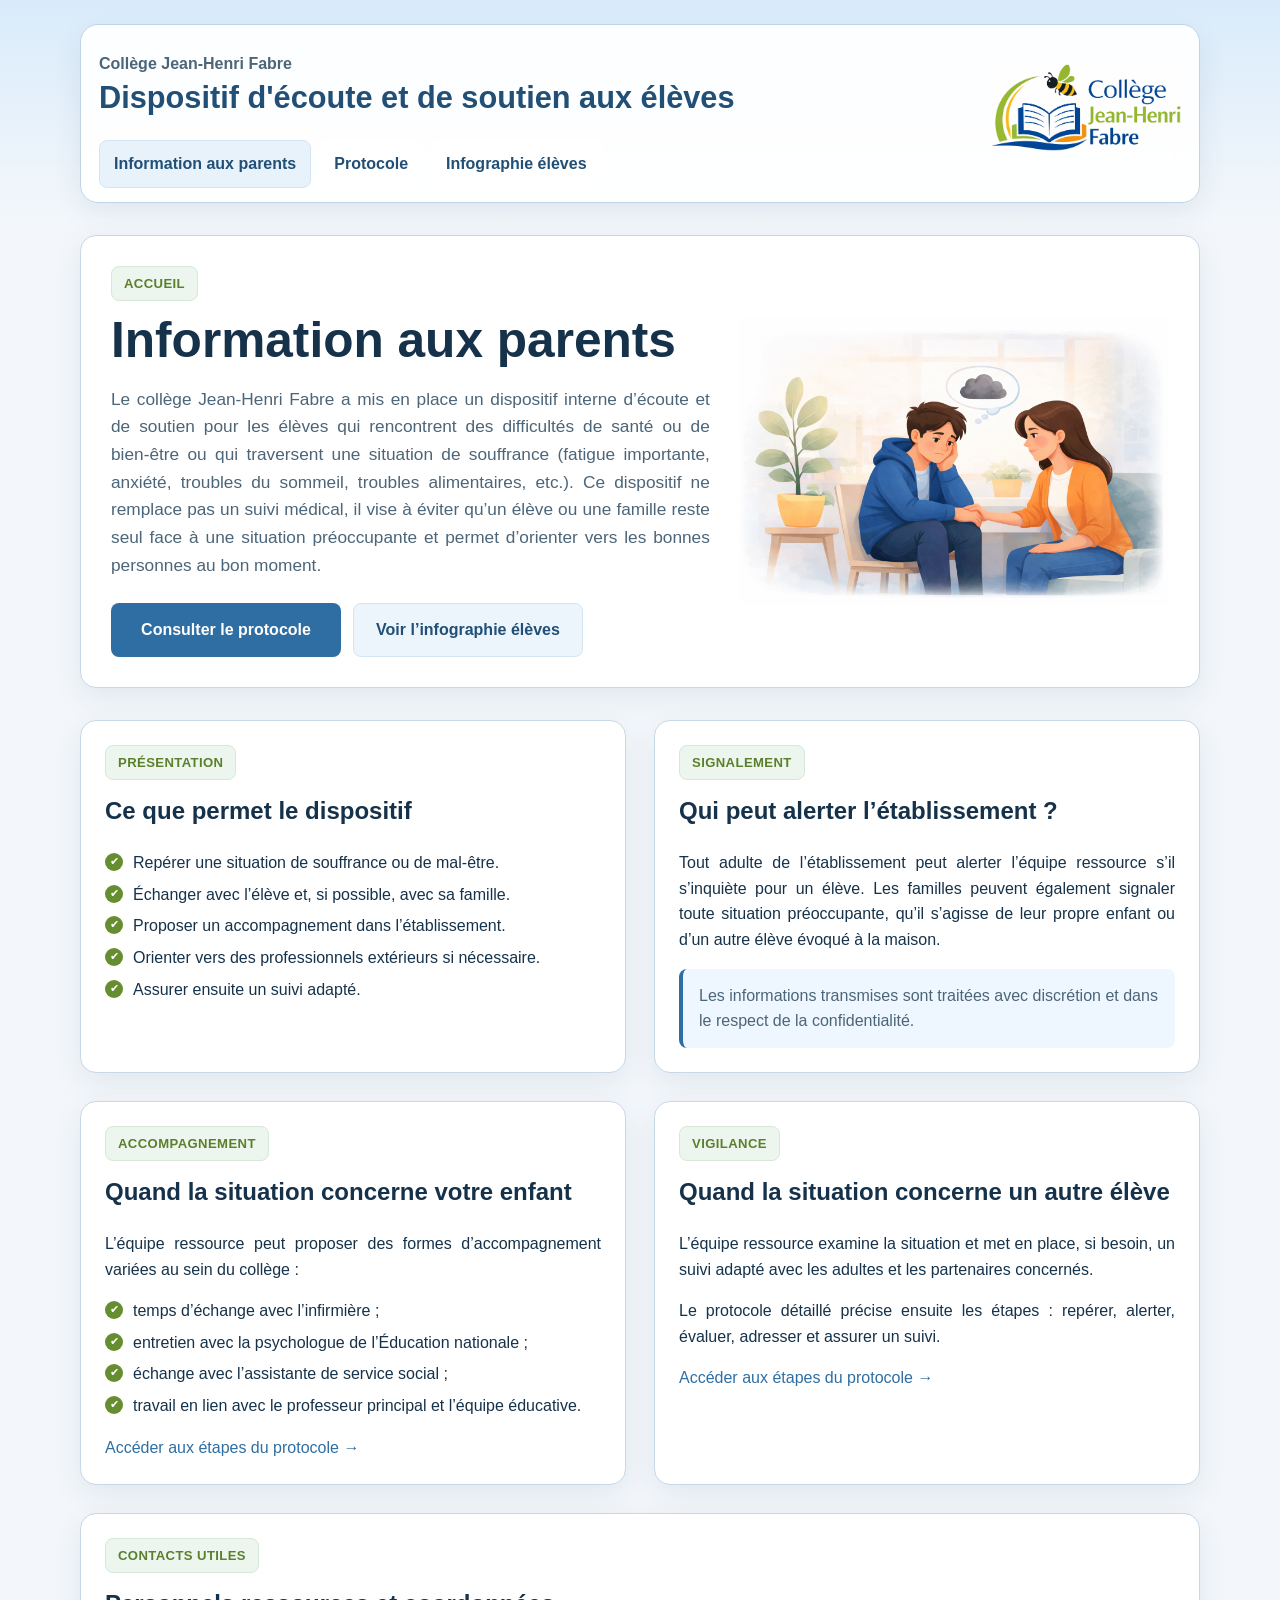
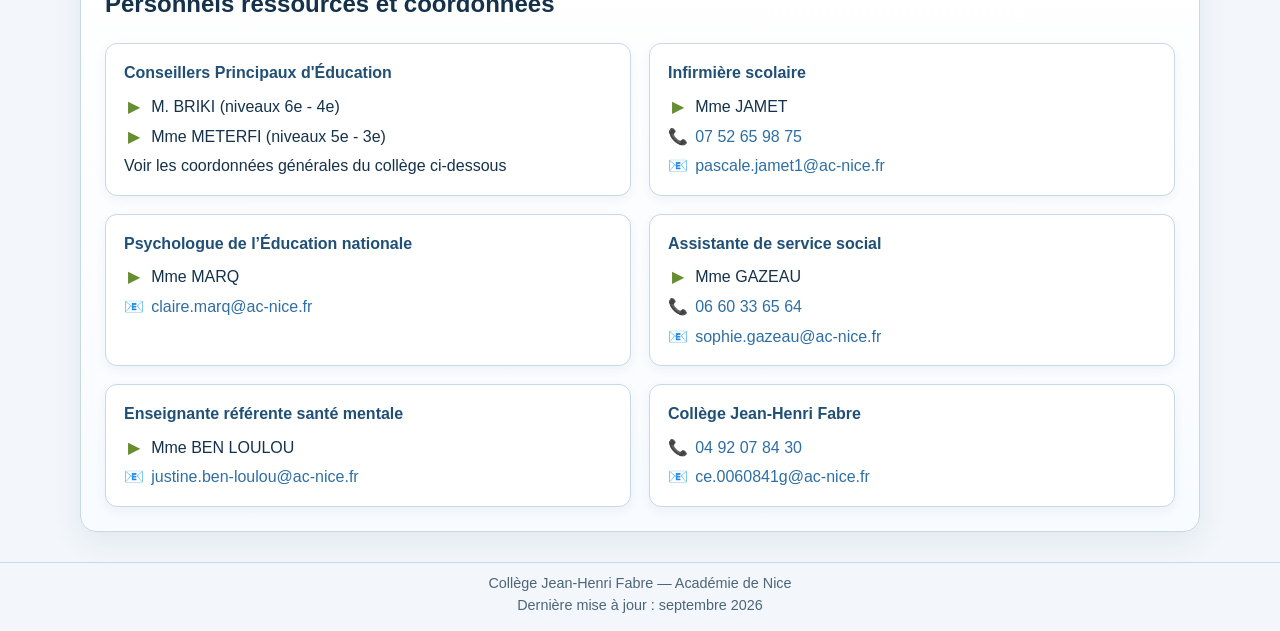
==== commit 1aa8cf6d: "Add files via upload" ====
--- a/index.html
+++ b/index.html
@@ -244,7 +244,7 @@
 
             <div class="contact-line">
               <span class="contact-icon">📧</span>
-              <a href="mailto:oceane.duez@ac-nice.fr">
+              <a href="mailto:claire.marq@ac-nice.fr">
                 claire.marq@ac-nice.fr
               </a>
             </div>
@@ -309,7 +309,7 @@
     <footer class="footer">
       <div class="container footer-content">
         Collège Jean-Henri Fabre — Académie de Nice<br />
-        Dernière mise à jour : mars 2026
+        Dernière mise à jour : septembre 2026
       </div>
     </footer>
   </body>
